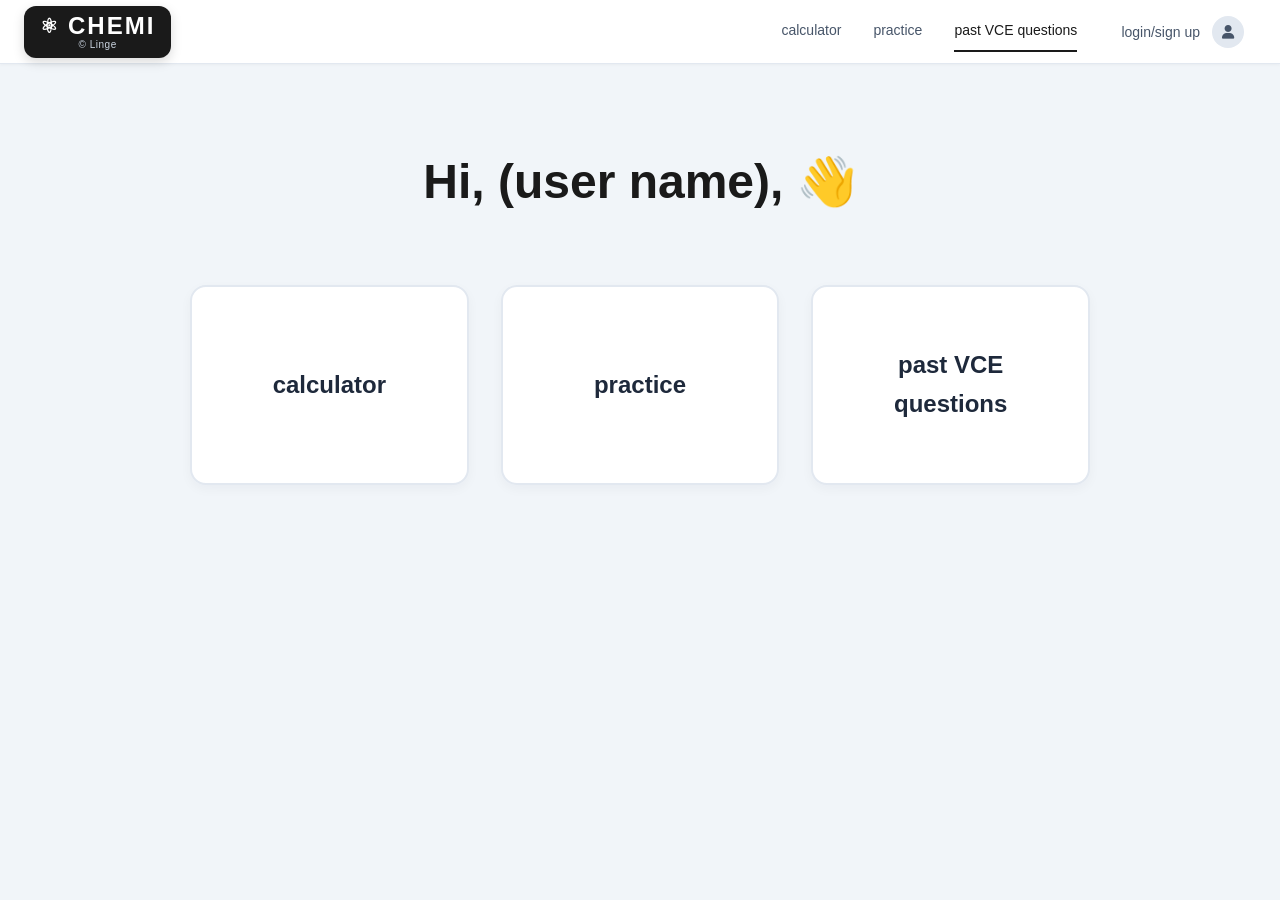
==== projects/CHEMI-main/home.html @ a051c83f "Add files via upload" ====
<!DOCTYPE html>
<html lang="en">
<head>
    <meta charset="UTF-8">
    <meta name="viewport" content="width=device-width, initial-scale=1.0">
    <title>CHEMI - Chemistry Learning Platform</title>
    <link rel="stylesheet" href="https://cdnjs.cloudflare.com/ajax/libs/font-awesome/6.0.0/css/all.min.css">
    <link rel="stylesheet" href="home-style.css">
</head>
<body>
    <!-- Navigation Header -->
    <nav class="nav-header">
        <div class="nav-brand">
            <a href="home.html" class="brand-logo">
                <div class="logo-text">CHEMI</div>
                <div class="logo-copyright">© Linge</div>
            </a>
        </div>
        <div class="nav-menu">
            <a href="#" class="nav-link">calculator</a>
            <a href="#" class="nav-link">practice</a>
            <a href="#" class="nav-link active">past VCE questions</a>
            <div class="user-menu">
                <button class="user-btn" id="userMenuBtn">
                    <span>login/sign up</span>
                    <div class="user-avatar">
                        <i class="fas fa-user"></i>
                    </div>
                </button>
                <!-- User dropdown menu -->
                <div class="user-dropdown" id="userDropdown">
                    <div class="dropdown-header">
                        <h4>settings</h4>
                        <p>text size</p>
                        <p>theme</p>
                    </div>
                    <div class="dropdown-section">
                        <h4>account</h4>
                        <p>email</p>
                        <p>history</p>
                        <p>log-out</p>
                        <p>delete account</p>
                    </div>
                    <div class="dropdown-section">
                        <h4>developer</h4>
                        <p>github link to js files</p>
                    </div>
                </div>
            </div>
        </div>
    </nav>

    <!-- Main Content -->
    <main class="main-container">
        <!-- Welcome Section -->
        <div class="welcome-section">
            <h2>Hi, (user name), 👋</h2>
        </div>

        <!-- Action Cards -->
        <div class="action-cards">
            <div class="action-card" onclick="navigateTo('calculator')">
                <div class="card-content">
                    <h3>calculator</h3>
                </div>
            </div>
            <div class="action-card" onclick="navigateTo('practice')">
                <div class="card-content">
                    <h3>practice</h3>
                </div>
            </div>
            <div class="action-card" onclick="navigateTo('questions')">
                <div class="card-content">
                    <h3>past VCE questions</h3>
                </div>
            </div>
        </div>
    </main>

    <script src="js/home.js"></script>
</body>
</html>
---- projects/CHEMI-main/home-style.css ----
* {
    margin: 0;
    padding: 0;
    box-sizing: border-box;
}

:root {
    --primary-dark: #1a1a1a;
    --secondary-dark: #2d2d2d;
    --tertiary-dark: #404040;
    --light-grey: #e5e5e5;
    --medium-grey: #a3a3a3;
    --cool-grey-50: #f8fafc;
    --cool-grey-100: #f1f5f9;
    --cool-grey-200: #e2e8f0;
    --cool-grey-300: #cbd5e1;
    --cool-grey-400: #94a3b8;
    --cool-grey-500: #64748b;
    --cool-grey-600: #475569;
    --cool-grey-700: #334155;
    --cool-grey-800: #1e293b;
    --pure-white: #ffffff;
    --accent-blue: #3b82f6;
    --success: #10b981;
    --warning: #f59e0b;
    --danger: #ef4444;
    --shadow-light: rgba(15, 23, 42, 0.04);
    --shadow-medium: rgba(15, 23, 42, 0.1);
    --shadow-heavy: rgba(15, 23, 42, 0.2);
}

body {
    font-family: 'Inter', -apple-system, BlinkMacSystemFont, 'Segoe UI', Roboto, sans-serif;
    background: var(--cool-grey-100);
    min-height: 100vh;
    color: var(--cool-grey-800);
    line-height: 1.6;
}

/* Navigation Header */
.nav-header {
    background: var(--pure-white);
    border-bottom: 1px solid var(--cool-grey-200);
    padding: 0 24px;
    display: flex;
    justify-content: space-between;
    align-items: center;
    height: 64px;
    position: sticky;
    top: 0;
    z-index: 100;
    box-shadow: 0 1px 3px var(--shadow-light);
}

.nav-brand {
    display: flex;
    align-items: center;
}

.brand-logo {
    color: inherit;
    text-decoration: none;
    display: flex;
    flex-direction: column;
    align-items: center;
    line-height: 1;
    padding: 8px 16px;
    background: var(--primary-dark);
    border-radius: 12px;
    box-shadow: 0 4px 12px rgba(0, 0, 0, 0.15);
}

.logo-text {
    font-size: 24px;
    font-weight: 900;
    color: var(--pure-white);
    letter-spacing: 2px;
    margin: 0;
    display: flex;
    align-items: center;
    gap: 8px;
}

.logo-text::before {
    content: "⚛";
    font-size: 20px;
    color: var(--pure-white);
}

.logo-copyright {
    font-size: 10px;
    font-weight: 400;
    color: var(--cool-grey-300);
    margin-top: 2px;
    letter-spacing: 0.5px;
}

.nav-menu {
    display: flex;
    align-items: center;
    gap: 32px;
}

.nav-link {
    color: var(--cool-grey-600);
    text-decoration: none;
    font-size: 14px;
    font-weight: 500;
    padding: 8px 0;
    border-bottom: 2px solid transparent;
    transition: all 0.2s ease;
}

.nav-link:hover {
    color: var(--cool-grey-800);
}

.nav-link.active {
    color: var(--primary-dark);
    border-bottom-color: var(--primary-dark);
}

/* User Menu */
.user-menu {
    position: relative;
}

.user-btn {
    display: flex;
    align-items: center;
    gap: 12px;
    background: none;
    border: none;
    cursor: pointer;
    padding: 8px 12px;
    border-radius: 8px;
    transition: all 0.2s ease;
    color: var(--cool-grey-600);
    font-size: 14px;
    font-weight: 500;
}

.user-btn:hover {
    background: var(--cool-grey-50);
    color: var(--cool-grey-800);
}

.user-avatar {
    width: 32px;
    height: 32px;
    background: var(--cool-grey-200);
    border-radius: 50%;
    display: flex;
    align-items: center;
    justify-content: center;
    color: var(--cool-grey-600);
    font-size: 14px;
}

.user-dropdown {
    position: absolute;
    top: 100%;
    right: 0;
    background: var(--pure-white);
    border: 1px solid var(--cool-grey-200);
    border-radius: 12px;
    padding: 16px;
    min-width: 200px;
    box-shadow: 0 8px 32px var(--shadow-medium);
    display: none;
    z-index: 1000;
    margin-top: 8px;
}

.user-dropdown.active {
    display: block;
    animation: fadeIn 0.2s ease;
}

.dropdown-header,
.dropdown-section {
    margin-bottom: 16px;
    padding-bottom: 12px;
    border-bottom: 1px solid var(--cool-grey-100);
}

.dropdown-section:last-child {
    border-bottom: none;
    margin-bottom: 0;
}

.dropdown-header h4,
.dropdown-section h4 {
    font-size: 12px;
    font-weight: 700;
    color: var(--cool-grey-800);
    text-transform: uppercase;
    letter-spacing: 0.5px;
    margin-bottom: 8px;
}

.dropdown-header p,
.dropdown-section p {
    font-size: 13px;
    color: var(--cool-grey-600);
    padding: 4px 0;
    cursor: pointer;
    border-radius: 4px;
    padding-left: 8px;
    margin-left: -8px;
    transition: all 0.2s ease;
}

.dropdown-header p:hover,
.dropdown-section p:hover {
    background: var(--cool-grey-50);
    color: var(--cool-grey-800);
}

/* Main Container */
.main-container {
    max-width: 1200px;
    margin: 0 auto;
    padding: 80px 24px;
    display: flex;
    flex-direction: column;
    align-items: center;
    gap: 48px;
}

/* Welcome Section */
.welcome-section {
    text-align: center;
}

.welcome-section h2 {
    font-size: 48px;
    font-weight: 700;
    color: var(--primary-dark);
    margin-bottom: 16px;
}

/* Action Cards */
.action-cards {
    display: grid;
    grid-template-columns: repeat(3, 1fr);
    gap: 32px;
    width: 100%;
    max-width: 900px;
}

.action-card {
    background: var(--pure-white);
    border: 2px solid var(--cool-grey-200);
    border-radius: 16px;
    padding: 48px 32px;
    text-align: center;
    cursor: pointer;
    transition: all 0.3s ease;
    box-shadow: 0 4px 12px var(--shadow-light);
    min-height: 200px;
    display: flex;
    align-items: center;
    justify-content: center;
}

.action-card:hover {
    transform: translateY(-4px);
    box-shadow: 0 12px 32px var(--shadow-medium);
    border-color: var(--accent-blue);
}

.action-card:active {
    transform: translateY(-2px);
}

.card-content h3 {
    font-size: 24px;
    font-weight: 600;
    color: var(--cool-grey-800);
    transition: color 0.2s ease;
}

.action-card:hover .card-content h3 {
    color: var(--accent-blue);
}

/* Animations */
@keyframes fadeIn {
    from { opacity: 0; transform: translateY(-10px); }
    to { opacity: 1; transform: translateY(0); }
}

/* Responsive Design */
@media (max-width: 1024px) {
    .action-cards {
        grid-template-columns: repeat(2, 1fr);
        gap: 24px;
        max-width: 600px;
    }

    .welcome-section h2 {
        font-size: 36px;
    }
}

@media (max-width: 768px) {
    .nav-header {
        padding: 0 16px;
        height: 56px;
    }

    .nav-menu {
        gap: 16px;
    }

    .nav-link {
        font-size: 13px;
    }

    .nav-brand h1 {
        font-size: 20px;
    }

    .main-container {
        padding: 40px 16px;
        gap: 32px;
    }

    .welcome-section h2 {
        font-size: 28px;
    }

    .action-cards {
        grid-template-columns: 1fr;
        gap: 16px;
        max-width: 400px;
    }

    .action-card {
        padding: 32px 24px;
        min-height: 150px;
    }

    .card-content h3 {
        font-size: 20px;
    }
}

@media (max-width: 480px) {
    .nav-header {
        padding: 0 12px;
        flex-wrap: wrap;
        height: auto;
        min-height: 56px;
    }

    .nav-menu {
        gap: 12px;
        flex-wrap: wrap;
    }

    .user-btn span {
        display: none;
    }

    .main-container {
        padding: 24px 12px;
        gap: 24px;
    }

    .welcome-section h2 {
        font-size: 24px;
    }

    .action-card {
        padding: 24px 16px;
        min-height: 120px;
    }

    .card-content h3 {
        font-size: 18px;
    }

    .user-dropdown {
        right: -12px;
        left: auto;
        min-width: 180px;
    }
}
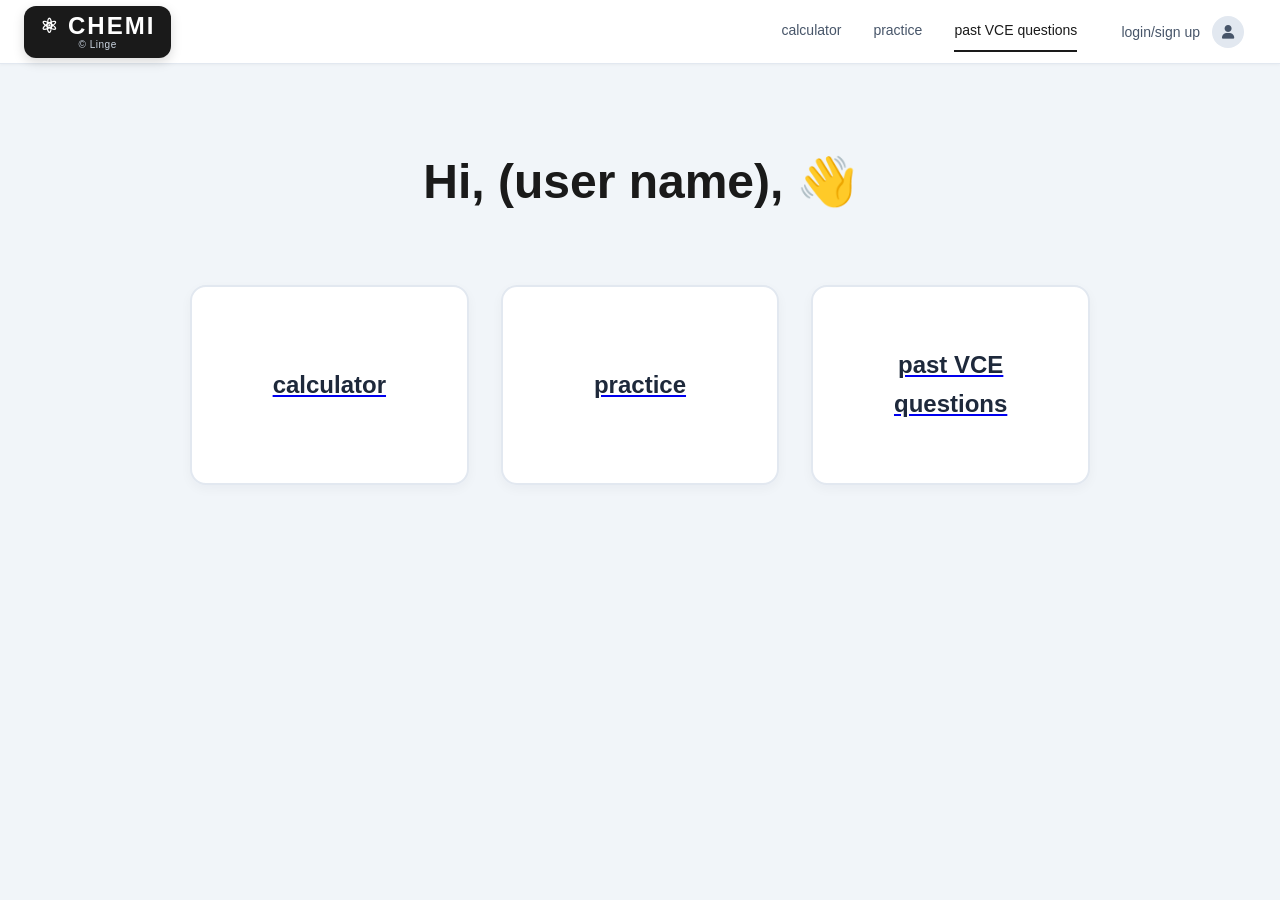
==== commit c6666240: "Update home.html" ====
--- a/projects/CHEMI-main/home.html
+++ b/projects/CHEMI-main/home.html
@@ -17,9 +17,9 @@
             </a>
         </div>
         <div class="nav-menu">
-            <a href="#" class="nav-link">calculator</a>
-            <a href="#" class="nav-link">practice</a>
-            <a href="#" class="nav-link active">past VCE questions</a>
+            <a href="calculator.html" class="nav-link">calculator</a>
+            <a href="practice.html" class="nav-link">practice</a>
+            <a href="questions.html" class="nav-link active">past VCE questions</a>
             <div class="user-menu">
                 <button class="user-btn" id="userMenuBtn">
                     <span>login/sign up</span>
@@ -59,19 +59,24 @@
 
         <!-- Action Cards -->
         <div class="action-cards">
-            <div class="action-card" onclick="navigateTo('calculator')">
-                <div class="card-content">
-                    <h3>calculator</h3>
-                </div>
-            </div>
-            <div class="action-card" onclick="navigateTo('practice')">
-                <div class="card-content">
-                    <h3>practice</h3>
-                </div>
-            </div>
-            <div class="action-card" onclick="navigateTo('questions')">
-                <div class="card-content">
-                    <h3>past VCE questions</h3>
+    <a href="calculator.html" class="action-card">
+        <div class="card-content">
+            <h3>calculator</h3>
+        </div>
+    </a>
+    
+    <a href="practice.html" class="action-card">
+        <div class="card-content">
+            <h3>practice</h3>
+        </div>
+    </a>
+    
+    <a href="questions.html" class="action-card">
+        <div class="card-content">
+            <h3>past VCE questions</h3>
+        </div>
+    </a>
+</div>
                 </div>
             </div>
         </div>
@@ -79,4 +84,4 @@
 
     <script src="js/home.js"></script>
 </body>
-</html>+</html>
